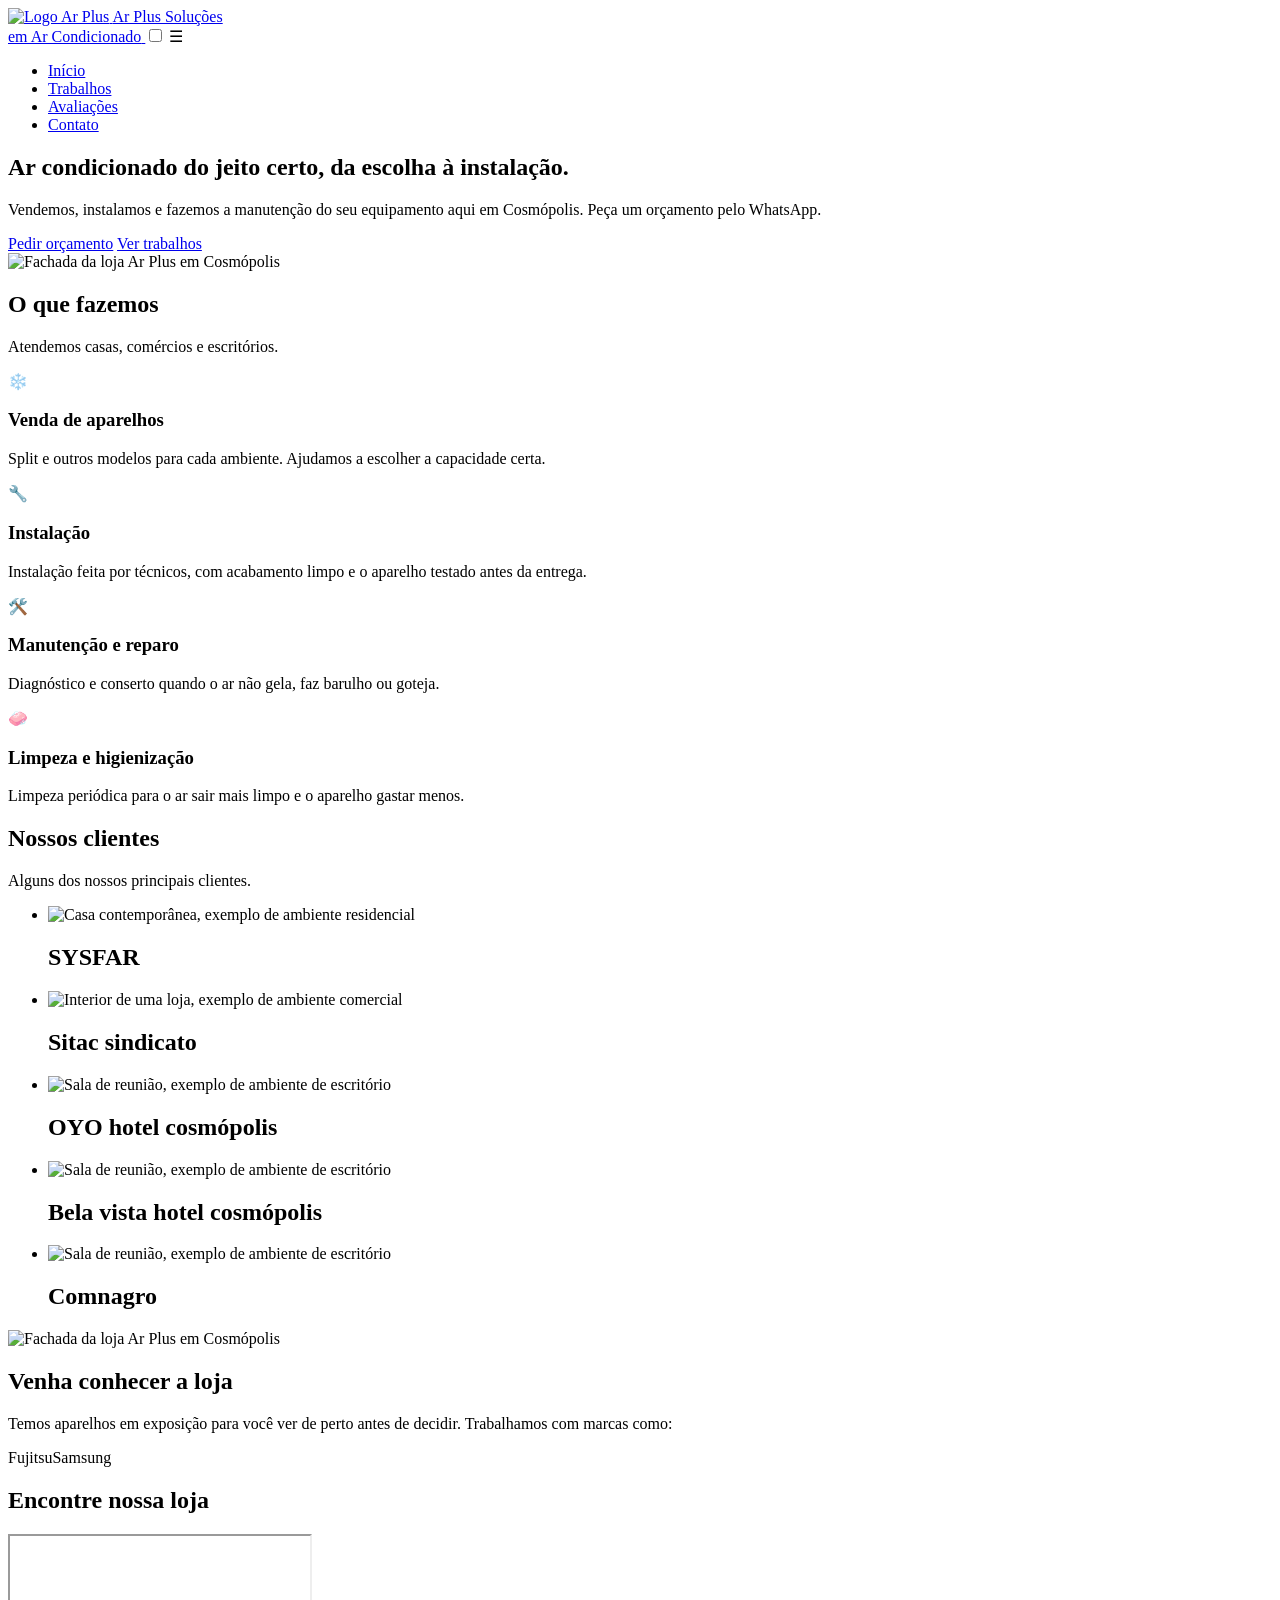
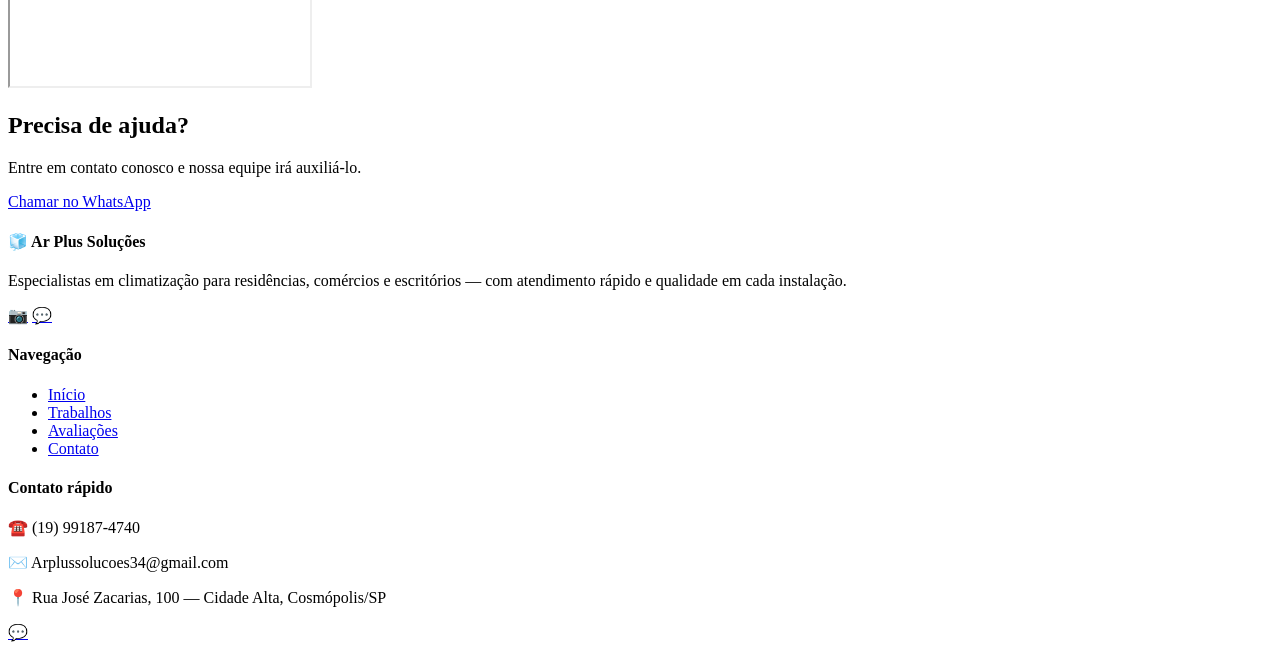
==== index.html @ 1bc3cdad "atualização 2.7" ====
<!DOCTYPE html>
<html lang="pt-BR">
<head>
<meta charset="UTF-8">
<meta name="viewport" content="width=device-width, initial-scale=1">
<title>Início | Ar Plus Soluções em Ar Condicionado</title>
<meta name="description" content="Venda, instalação e manutenção de ar condicionado em Cosmópolis/SP. Fujitsu, Samsung e outras marcas.">
<link rel="icon" type="image/x-icon" href="img/emoji_arplus_128.png">
<link rel="preconnect" href="https://fonts.googleapis.com">
<link rel="preconnect" href="https://fonts.gstatic.com" crossorigin>
<link href="https://fonts.googleapis.com/css2?family=Plus+Jakarta+Sans:wght@400;600;700;800&display=swap" rel="stylesheet">
<link rel="stylesheet" href="style/ar_plus.css">
</head>
<body>
<header class="topo">
  <div class="wrap">
    <a class="marca" href="index.html" aria-label="Ar Plus Soluções em Ar Condicionado - início">
      <img src="img/logo-simbolo.png" alt="Logo Ar Plus" width="56" height="52">
      <span>Ar Plus Soluções<br>em Ar Condicionado</span>
    </a>
    <input type="checkbox" id="abre" aria-label="Abrir menu">
    <label class="burger" for="abre" aria-hidden="true">☰</label>
    <ul class="menu">
      <li><a href="index.html" aria-current="page">Início</a></li>
      <li><a href="Trabalhos.html">Trabalhos</a></li>
      <li><a href="Avaliacoes.html">Avaliações</a></li>
      <li><a href="Contato.html">Contato</a></li>
    </ul>
  </div>
</header>
<main>

<section class="hero">
  <div class="wrap">
    <div>
      <h1>Ar condicionado do jeito certo, da escolha à instalação.</h1>
      <p>Vendemos, instalamos e fazemos a manutenção do seu equipamento aqui em Cosmópolis. Peça um orçamento pelo WhatsApp.</p>
      <div class="acoes">
        <a class="btn btn-zap" href="https://wa.me/5519991874740?text=Ol%C3%A1!%20Vim%20pelo%20site%20e%20gostaria%20de%20um%20or%C3%A7amento." target="_blank" rel="noopener">Pedir orçamento</a>
        <a class="btn btn-borda" href="Trabalhos.html">Ver trabalhos</a>
      </div>
    </div>
    <img class="hero-visual" src="img/fachada-loja.png" alt="Fachada da loja Ar Plus em Cosmópolis">
  </div>
</section>

<section class="secao">
  <div class="wrap">
    <h2>O que fazemos</h2>
    <p class="intro">Atendemos casas, comércios e escritórios.</p>
    <div class="grade">
      <article class="card"><div class="ico">❄️</div><h3>Venda de aparelhos</h3><p>Split e outros modelos para cada ambiente. Ajudamos a escolher a capacidade certa.</p></article>
      <article class="card"><div class="ico">🔧</div><h3>Instalação</h3><p>Instalação feita por técnicos, com acabamento limpo e o aparelho testado antes da entrega.</p></article>
      <article class="card"><div class="ico">🛠️</div><h3>Manutenção e reparo</h3><p>Diagnóstico e conserto quando o ar não gela, faz barulho ou goteja.</p></article>
      <article class="card"><div class="ico">🧼</div><h3>Limpeza e higienização</h3><p>Limpeza periódica para o ar sair mais limpo e o aparelho gastar menos.</p></article>
    </div>
  </div>
</section>

<section class="secao">
  <div class="wrap">
    <h2>Nossos clientes</h2>
    <p class="intro">Alguns dos nossos principais clientes.</p>
    <ul class="clientes-lista">
      <li>
        <img class="cliente-foto" src="img/SYSFAR.webp" alt="Casa contemporânea, exemplo de ambiente residencial">
        <div>
          <h2>SYSFAR</h2>
        </div>
      </li>
      <li>
        <img class="cliente-foto" src="img/88.jpg" alt="Interior de uma loja, exemplo de ambiente comercial">
        <div>
          <h2>Sitac sindicato</h2>
        </div>
      </li>
      <li>
        <img class="cliente-foto" src="img/OYO-hotel-cosmópolis.jpg" alt="Sala de reunião, exemplo de ambiente de escritório">
        <div>
          <h2>OYO hotel cosmópolis</h2>
          
        </div>
      </li>
      <li>
        <img class="cliente-foto" src="img/Bela-vista-hotel-cosmópolis.jpg" alt="Sala de reunião, exemplo de ambiente de escritório">
        <div>
          <h2>Bela vista hotel cosmópolis</h2>
        </div>
      </li>
      <li>
        <img class="cliente-foto" src="img/Comnagro.png" alt="Sala de reunião, exemplo de ambiente de escritório">
        <div>
          <h2>Comnagro</h2>
        </div>
      </li>
    </ul>
  </div>
</section>


<section class="secao gelo">
  <div class="wrap dois">
    <img class="loja-visual" src="img/fachada-loja.png" alt="Fachada da loja Ar Plus em Cosmópolis">
    <div>
      <h2>Venha conhecer a loja</h2>
      <p>Temos aparelhos em exposição para você ver de perto antes de decidir. Trabalhamos com marcas como:</p>
      <div class="marcas"><span>Fujitsu</span><span>Samsung</span></div>
    </div>
  </div>
</section>

<section class="secao">
  <div class="wrap">
    <h2>Encontre nossa loja</h2>
    <div class="mapa">
      <iframe title="Mapa da loja" loading="lazy" src="https://www.google.com/maps?q=Rua+Jos%C3%A9+Zacarias,+100,+Cosm%C3%B3polis+SP&output=embed"></iframe>
    </div>
  </div>
</section>

<section class="faixa">
  <div class="wrap">
    <h2>Precisa de ajuda?</h2>
    <p>Entre em contato conosco e nossa equipe irá auxiliá-lo.</p>
    <div class="acoes"><a class="btn btn-zap" href="https://wa.me/5519991874740?text=Ol%C3%A1!%20Vim%20pelo%20site%20e%20gostaria%20de%20um%20or%C3%A7amento." target="_blank" rel="noopener">Chamar no WhatsApp</a></div>
  </div>
</section>

</main>
<footer class="rodape">
  <div class="rodape-conteudo">
    <div>
      <h4>🧊 Ar Plus Soluções</h4>
      <p>Especialistas em climatização para residências, comércios e escritórios — com atendimento rápido e qualidade em cada instalação.</p>
      <div class="redes-sociais">
        <a href="https://www.instagram.com/arplussolucoesarcondicionado" target="_blank" rel="noopener" aria-label="Instagram">📷</a>
        <a href="https://wa.me/5519991874740" target="_blank" rel="noopener" aria-label="WhatsApp">💬</a>
      </div>
    </div>
    <div>
      <h4>Navegação</h4>
      <ul>
        <li><a href="index.html" aria-current="page">Início</a></li>
        <li><a href="Trabalhos.html">Trabalhos</a></li>
        <li><a href="Avaliacoes.html">Avaliações</a></li>
        <li><a href="Contato.html">Contato</a></li>
      </ul>
    </div>
    <div>
      <h4>Contato rápido</h4>
      <p>☎️ (19) 99187-4740</p>
      <p>✉️ Arplussolucoes34@gmail.com</p>
      <p>📍 Rua José Zacarias, 100 — Cidade Alta, Cosmópolis/SP</p>
    </div>
  </div>
</footer>
<a class="zap-fixo" href="https://wa.me/5519991874740?text=Ol%C3%A1!%20Vim%20pelo%20site%20e%20gostaria%20de%20um%20or%C3%A7amento." target="_blank" rel="noopener" aria-label="Falar no WhatsApp">💬</a>
</body>
</html>
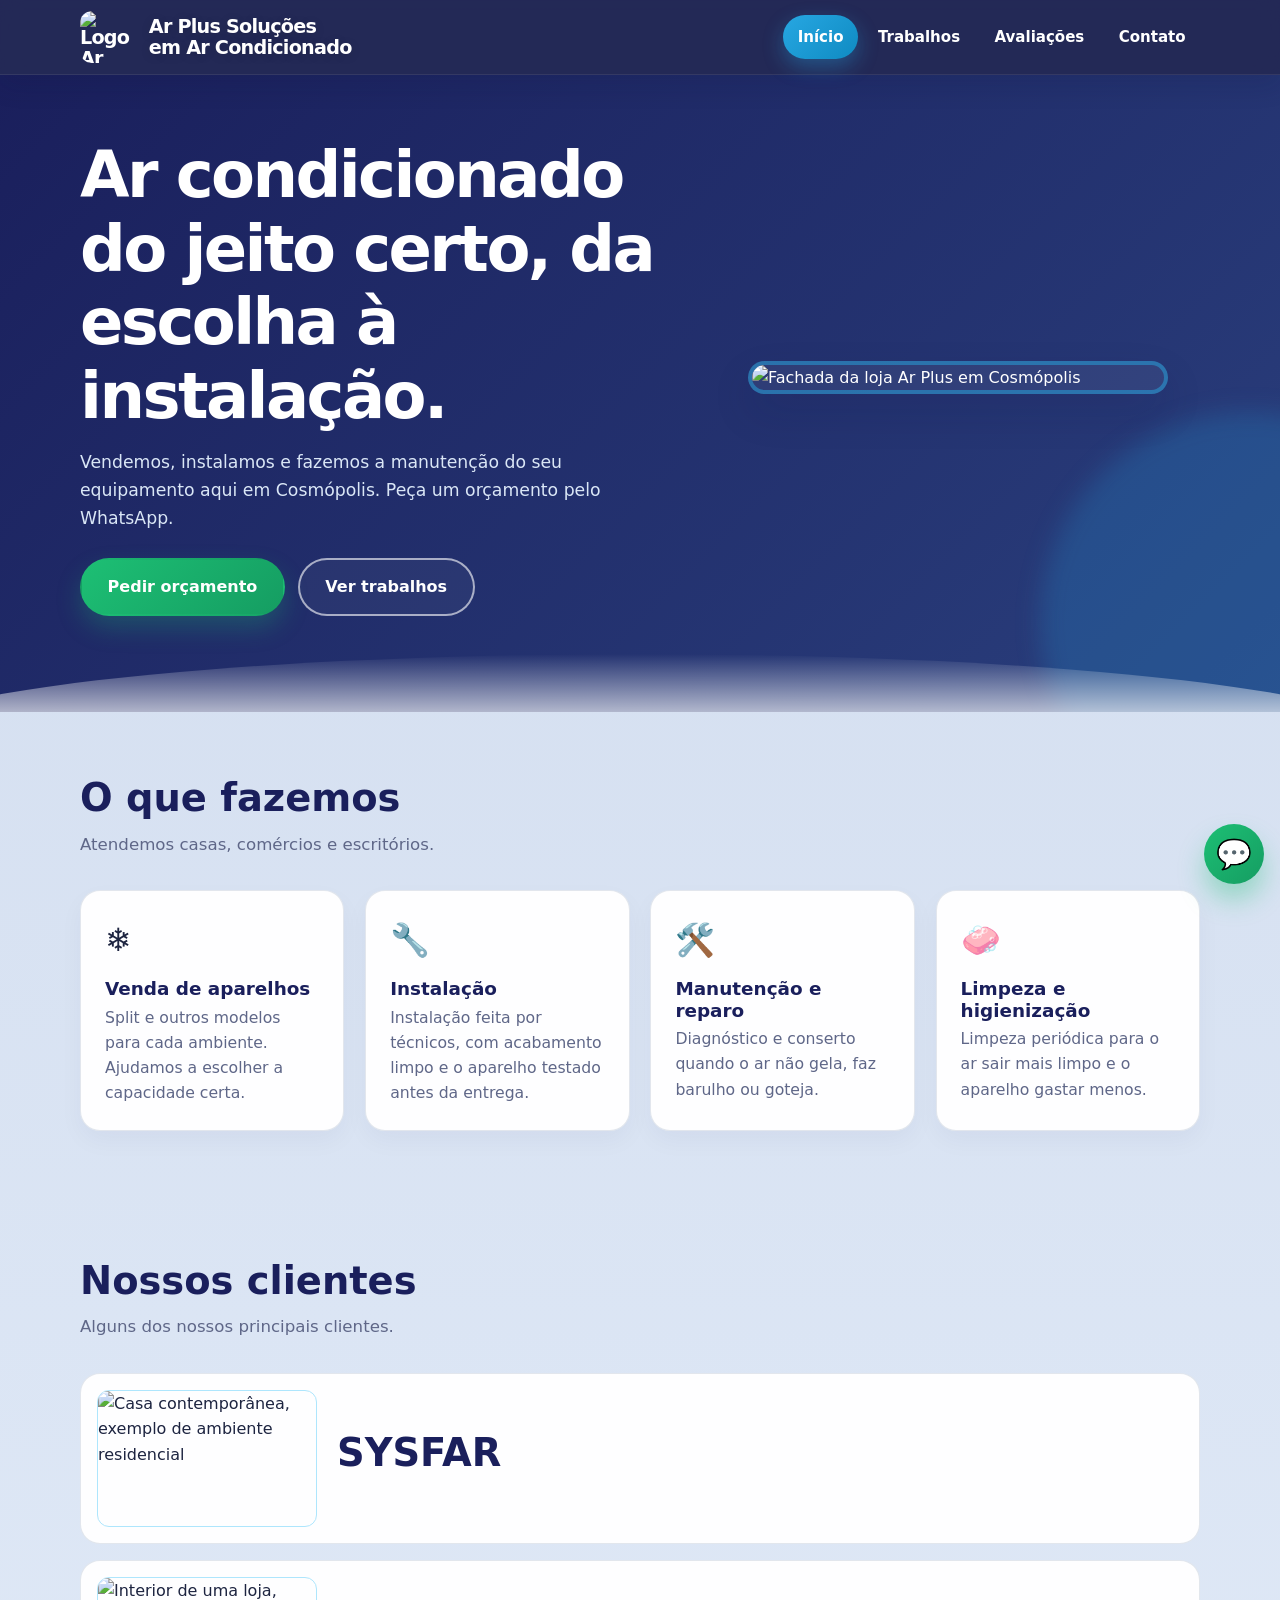
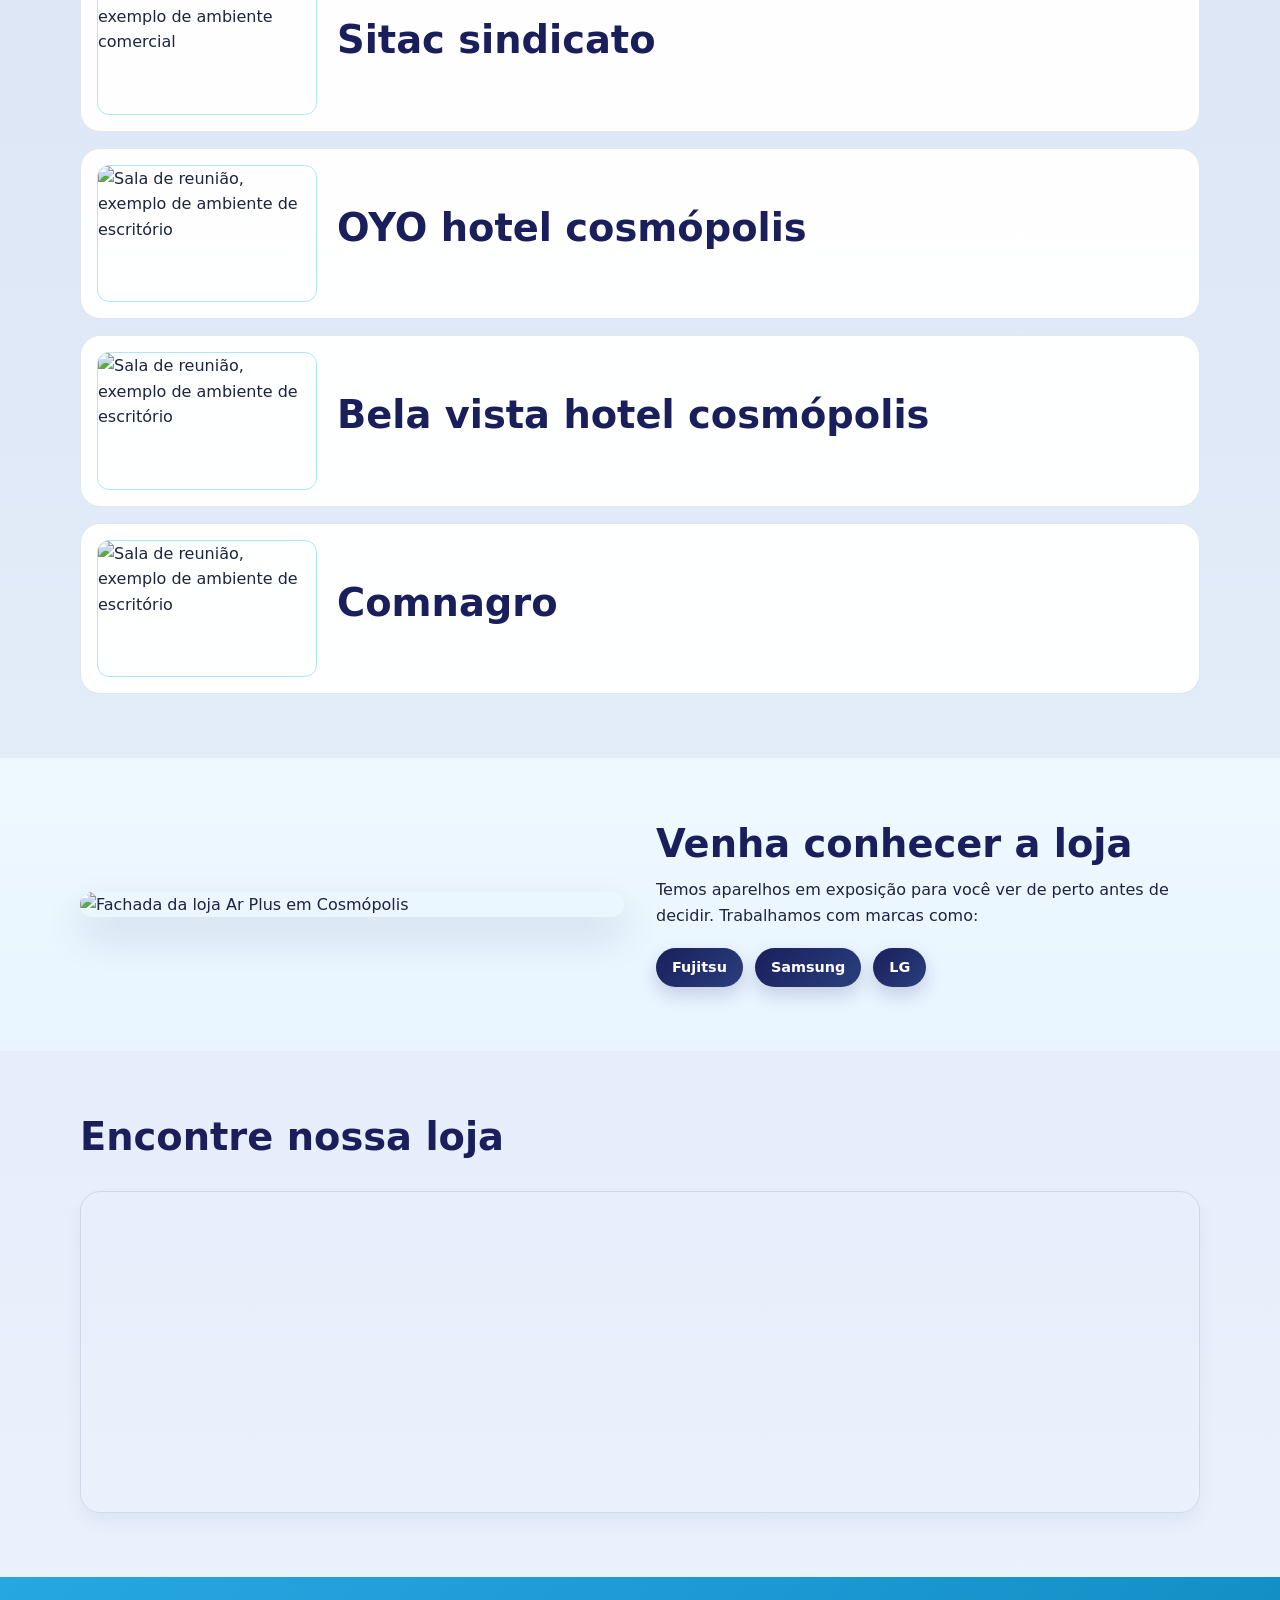
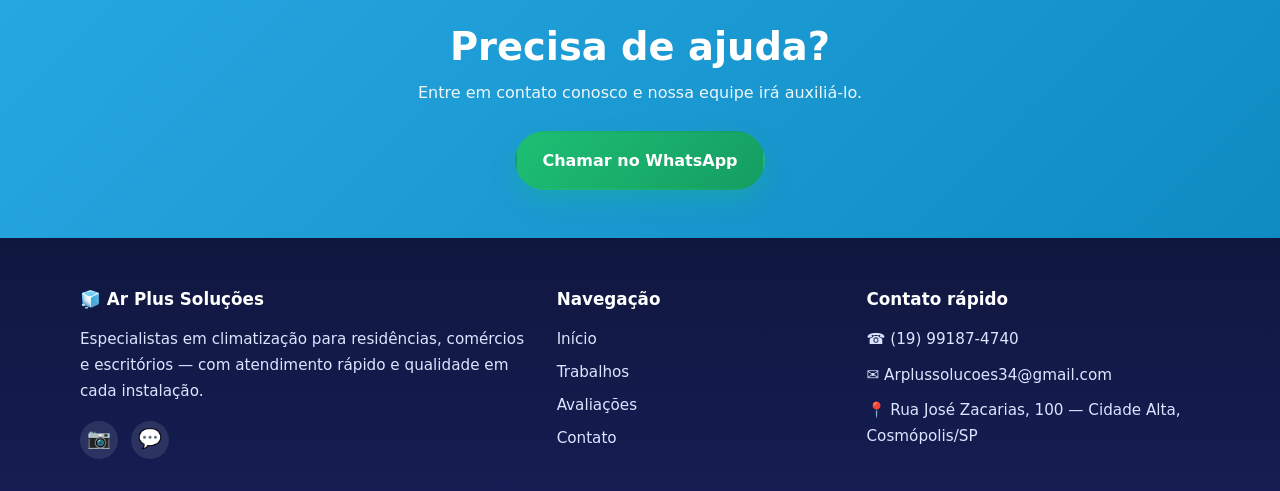
==== commit 23dcf736: "atualização 3.3" ====
--- a/index.html
+++ b/index.html
@@ -104,7 +104,7 @@
     <div>
       <h2>Venha conhecer a loja</h2>
       <p>Temos aparelhos em exposição para você ver de perto antes de decidir. Trabalhamos com marcas como:</p>
-      <div class="marcas"><span>Fujitsu</span><span>Samsung</span></div>
+      <div class="marcas"><span>Fujitsu</span><span>Samsung</span><span>LG</span></div>
     </div>
   </div>
 </section>
@@ -156,4 +156,4 @@
 </footer>
 <a class="zap-fixo" href="https://wa.me/5519991874740?text=Ol%C3%A1!%20Vim%20pelo%20site%20e%20gostaria%20de%20um%20or%C3%A7amento." target="_blank" rel="noopener" aria-label="Falar no WhatsApp">💬</a>
 </body>
-</html>+</html>
--- a/style/ar_plus.css
+++ b/style/ar_plus.css
@@ -0,0 +1,958 @@
+:root {
+  --navy: #1a1f5c;
+  --navy-strong: #111746;
+  --navy-soft: #2a3f7d;
+  --azul: #27a7e2;
+  --azul-escuro: #0f8bc2;
+  --gelo: #edf8ff;
+  --branco: #ffffff;
+  --texto: #1d2440;
+  --cinza: #5f6788;
+  --verde: #1dbf74;
+  --verde-escuro: #159d62;
+  --luz: #dff5ff;
+  --borda: rgba(24, 56, 111, 0.12);
+  --sombra: 0 18px 40px rgba(17, 23, 70, 0.14);
+  --raio: 20px;
+}
+
+* {
+  box-sizing: border-box;
+  margin: 0;
+  padding: 0;
+}
+
+html {
+  scroll-behavior: smooth;
+}
+
+body {
+  font-family: 'Plus Jakarta Sans', system-ui, -apple-system, BlinkMacSystemFont, 'Segoe UI', sans-serif;
+  color: var(--texto);
+  background: linear-gradient(180deg, #d1dcee 0%, #edf5ff 100%);
+  line-height: 1.6;
+  -webkit-text-size-adjust: 100%;
+}
+
+img,
+svg {
+  display: block;
+  max-width: 100%;
+  height: auto;
+}
+
+a {
+  color: inherit;
+}
+
+:focus-visible {
+  outline: 3px solid rgba(39, 167, 226, 0.7);
+  outline-offset: 3px;
+}
+
+.wrap {
+  width: min(1120px, calc(100% - 2rem));
+  margin-inline: auto;
+}
+
+h1,
+h2,
+h3 {
+  line-height: 1.15;
+  color: var(--navy);
+}
+
+h1 {
+  font-size: clamp(2.2rem, 5vw, 4.1rem);
+  font-weight: 800;
+  letter-spacing: -0.04em;
+}
+
+h2 {
+  font-size: clamp(1.7rem, 3vw, 2.5rem);
+  font-weight: 800;
+  margin-bottom: 0.7rem;
+}
+
+h3 {
+  font-size: 1.15rem;
+  margin-bottom: 0.35rem;
+}
+
+p {
+  max-width: 65ch;
+}
+
+main {
+  overflow: hidden;
+}
+
+.topo {
+  position: sticky;
+  top: 0;
+  z-index: 30;
+  background: rgba(20, 25, 73, 0.92);
+  backdrop-filter: blur(10px);
+  border-bottom: 1px solid rgba(255, 255, 255, 0.08);
+  box-shadow: 0 10px 24px rgba(16, 23, 63, 0.14);
+  color: var(--branco);
+}
+
+.topo .wrap {
+  display: flex;
+  align-items: center;
+  justify-content: space-between;
+  min-height: 74px;
+  gap: 1rem;
+}
+
+.marca {
+  display: flex;
+  align-items: center;
+  gap: 0.8rem;
+  text-decoration: none;
+  font-weight: 800;
+  font-size: clamp(0.9rem, 1vw + 0.4rem, 1.25rem);
+  line-height: 1.1;
+  letter-spacing: -0.04em;
+  color: #fff;
+}
+
+.marca svg {
+  width: auto;
+  height: 54px;
+  max-width: 180px;
+  border-radius: 18px;
+  background: rgba(255, 255, 255, 0.04);
+  box-shadow: inset 0 0 0 1px rgba(255, 255, 255, 0.06);
+}
+
+.marca span {
+  display: inline-block;
+  font-weight: 800;
+  letter-spacing: -0.04em;
+  text-shadow: 0 2px 10px rgba(0, 0, 0, 0.18);
+}
+
+.menu {
+  display: flex;
+  align-items: center;
+  gap: 0.35rem;
+  list-style: none;
+}
+
+.menu a {
+  display: block;
+  padding: 0.6rem 0.9rem;
+  border-radius: 999px;
+  text-decoration: none;
+  font-weight: 700;
+  font-size: 0.94rem;
+  transition: background 0.2s ease, transform 0.2s ease;
+}
+
+.menu a:hover {
+  background: rgba(255, 255, 255, 0.1);
+  transform: translateY(-1px);
+}
+
+.menu a[aria-current='page'] {
+  background: linear-gradient(135deg, var(--azul), var(--azul-escuro));
+  color: #fff;
+  box-shadow: 0 8px 20px rgba(39, 167, 226, 0.35);
+}
+
+#abre {
+  display: none;
+}
+
+.burger {
+  display: none;
+  cursor: pointer;
+  padding: 0.5rem;
+  font-size: 1.9rem;
+  line-height: 1;
+}
+
+.btn {
+  display: inline-flex;
+  align-items: center;
+  justify-content: center;
+  gap: 0.5rem;
+  padding: 0.9rem 1.6rem;
+  border-radius: 999px;
+  font-weight: 800;
+  text-decoration: none;
+  border: 2px solid transparent;
+  cursor: pointer;
+  transition: transform 0.2s ease, box-shadow 0.2s ease, filter 0.2s ease;
+}
+
+.btn:hover {
+  transform: translateY(-2px);
+  filter: brightness(1.02);
+}
+
+.btn-zap {
+  background: linear-gradient(135deg, var(--verde), var(--verde-escuro));
+  color: #fff;
+  box-shadow: 0 12px 24px rgba(29, 191, 116, 0.25);
+}
+
+.btn-azul {
+  background: linear-gradient(135deg, var(--azul), var(--azul-escuro));
+  color: #fff;
+  box-shadow: 0 12px 24px rgba(39, 167, 226, 0.25);
+}
+
+.btn-borda {
+  border-color: rgba(255, 255, 255, 0.6);
+  color: #fff;
+  background: rgba(255, 255, 255, 0.04);
+}
+
+.acoes {
+  display: flex;
+  flex-wrap: wrap;
+  gap: 0.8rem;
+  margin-top: 1.6rem;
+}
+
+.hero {
+  position: relative;
+  background: linear-gradient(135deg, var(--navy) 0%, var(--navy-soft) 100%);
+  color: #fff;
+  overflow: hidden;
+}
+
+.hero::before {
+  content: '';
+  position: absolute;
+  inset: auto -180px -120px auto;
+  width: 420px;
+  height: 420px;
+  background: rgba(39, 167, 226, 0.2);
+  border-radius: 50%;
+  filter: blur(12px);
+}
+
+.hero::after {
+  content: '';
+  position: absolute;
+  left: -10%;
+  right: -10%;
+  bottom: -32px;
+  height: 90px;
+  background: linear-gradient(180deg, rgba(255, 255, 255, 0) 0%, var(--branco) 100%);
+  border-radius: 50% 50% 0 0 / 100% 100% 0 0;
+}
+
+.hero .wrap {
+  position: relative;
+  z-index: 1;
+  display: grid;
+  grid-template-columns: 1.1fr 0.9fr;
+  gap: 2.75rem;
+  align-items: center;
+  padding-block: 4rem 6rem;
+}
+
+.hero h1 {
+  color: #fff;
+}
+
+.hero p {
+  margin-top: 1rem;
+  font-size: 1.08rem;
+  color: rgba(230, 242, 255, 0.94);
+}
+
+.hero-visual,
+.hero svg {
+  width: 100%;
+  max-width: 520px;
+  height: auto;
+  max-height: 460px;
+  justify-self: end;
+  object-fit: contain;
+  object-position: center;
+  border-radius: var(--raio);
+  border: 4px solid rgba(39, 167, 226, 0.5);
+  box-shadow: var(--sombra);
+  background: rgba(255, 255, 255, 0.06);
+}
+
+.hero-visual {
+  width: min(100%, 420px);
+  justify-self: center;
+}
+
+.secao {
+  padding-block: 4rem;
+}
+
+.secao.gelo {
+  background: linear-gradient(180deg, #eef9ff 0%, #e8f4ff 100%);
+}
+
+.intro {
+  margin-bottom: 2rem;
+  color: var(--cinza);
+  font-size: 1.04rem;
+}
+
+.grade {
+  display: grid;
+  grid-template-columns: repeat(auto-fit, minmax(240px, 1fr));
+  gap: 1.3rem;
+}
+
+#listaAvaliacoes {
+  grid-template-columns: repeat(2, minmax(0, 1fr));
+}
+
+#listaAvaliacoes > p {
+  grid-column: 1 / -1;
+}
+
+.card {
+  background: rgba(255, 255, 255, 0.96);
+  border: 1px solid var(--borda);
+  border-radius: var(--raio);
+  padding: 1.5rem;
+  box-shadow: 0 10px 24px rgba(17, 23, 70, 0.04);
+  transition: transform 0.2s ease, box-shadow 0.2s ease;
+}
+
+.card:hover {
+  transform: translateY(-4px);
+  box-shadow: var(--sombra);
+}
+
+.card .ico {
+  font-size: 2rem;
+  margin-bottom: 0.75rem;
+}
+
+.card p {
+  color: var(--cinza);
+  font-size: 0.98rem;
+}
+
+.clientes-lista {
+  display: grid;
+  gap: 1rem;
+  list-style: none;
+}
+
+.clientes-lista li {
+  display: grid;
+  grid-template-columns: minmax(160px, 220px) 1fr;
+  align-items: center;
+  gap: 1.25rem;
+  padding: 1rem;
+  border: 1px solid var(--borda);
+  border-radius: var(--raio);
+  background: rgba(255, 255, 255, 0.96);
+}
+
+.cliente-foto {
+  width: 100%;
+  aspect-ratio: 16 / 10;
+  border-radius: 12px;
+  object-fit: cover;
+  border: solid 1.05px rgba(39, 167, 226, 0.25);
+  border-color: #aee6fd;
+}
+
+.marcas {
+  display: flex;
+  flex-wrap: wrap;
+  gap: 0.75rem;
+  margin-top: 1.2rem;
+}
+
+.marcas span {
+  background: linear-gradient(135deg, var(--navy), var(--navy-soft));
+  color: #fff;
+  padding: 0.5rem 1rem;
+  border-radius: 999px;
+  font-weight: 700;
+  font-size: 0.9rem;
+  box-shadow: 0 8px 18px rgba(26, 31, 92, 0.18);
+}
+
+.dois {
+  display: grid;
+  grid-template-columns: 1fr 1fr;
+  gap: 2rem;
+  align-items: center;
+}
+
+.dois svg,
+.dois img {
+  border-radius: var(--raio);
+  box-shadow: var(--sombra);
+  width: 100%;
+}
+
+.faixa {
+  background: linear-gradient(135deg, var(--azul), var(--azul-escuro));
+  color: #fff;
+  text-align: center;
+  padding: 3rem 1rem;
+}
+
+.faixa h2 {
+  color: #fff;
+}
+
+.faixa p {
+  margin: 0 auto;
+  color: rgba(255, 255, 255, 0.92);
+}
+
+.faixa .acoes {
+  justify-content: center;
+}
+
+.titulo-pg {
+  background: linear-gradient(135deg, var(--navy), var(--navy-strong));
+  color: #fff;
+  padding-block: 2.8rem 3.3rem;
+}
+
+.titulo-pg h1 {
+  color: #fff;
+  font-size: clamp(1.9rem, 4vw, 3rem);
+}
+
+.titulo-pg p {
+  color: rgba(232, 241, 255, 0.92);
+  margin-top: 0.75rem;
+}
+
+.galeria {
+  display: grid;
+  grid-template-columns: repeat(auto-fill, minmax(250px, 1fr));
+  gap: 1rem;
+}
+
+.galeria figure {
+  border-radius: var(--raio);
+  overflow: hidden;
+  background: var(--gelo);
+  border: 1px solid var(--borda);
+  box-shadow: 0 10px 20px rgba(17, 23, 70, 0.04);
+}
+
+.galeria img {
+  width: 100%;
+  aspect-ratio: 4 / 3;
+  object-fit: cover;
+}
+
+.galeria figcaption {
+  padding: 0.8rem 1rem;
+  font-weight: 700;
+  font-size: 0.9rem;
+  color: var(--navy);
+}
+
+.vazio {
+  display: grid;
+  place-items: center;
+  aspect-ratio: 4 / 3;
+  color: var(--cinza);
+  font-size: 0.9rem;
+  text-align: center;
+  padding: 1rem;
+  border: 2px dashed rgba(39, 167, 226, 0.65);
+  border-radius: var(--raio);
+  background: rgba(39, 167, 226, 0.04);
+}
+
+.galeria-instagram {
+  display: grid;
+  grid-template-columns: repeat(3, 1fr);
+  gap: 12px;
+  margin-top: 30px;
+}
+
+.post {
+  position: relative;
+  width: 100%;
+  aspect-ratio: 1 / 1;
+  overflow: hidden;
+  background: #ddd;
+  cursor: pointer;
+}
+
+.post-vazio {
+  display: grid;
+  place-items: center;
+  padding: 1rem;
+  border: 1px dashed rgba(39, 167, 226, 0.65);
+  background: linear-gradient(145deg, #f7fcff, #e8f4ff);
+  color: var(--cinza);
+  text-align: center;
+  cursor: default;
+}
+
+.post img,
+.post video {
+  display: block;
+  width: 100%;
+  height: 100%;
+  object-fit: cover;
+  transition: transform 0.3s ease;
+}
+
+.post:hover img,
+.post:hover video {
+  transform: scale(1.05);
+}
+
+.icone-video {
+  position: absolute;
+  top: 12px;
+  right: 12px;
+  display: flex;
+  align-items: center;
+  justify-content: center;
+  width: 35px;
+  height: 35px;
+  border-radius: 50%;
+  background: rgba(0, 0, 0, 0.65);
+  color: #fff;
+  font-size: 16px;
+  z-index: 2;
+}
+
+.legenda {
+  position: absolute;
+  right: 0;
+  bottom: 0;
+  left: 0;
+  padding: 30px 15px 15px;
+  background: linear-gradient(transparent, rgba(0, 0, 0, 0.8));
+  color: #fff;
+  opacity: 0;
+  transition: opacity 0.3s ease;
+}
+
+.post:hover .legenda {
+  opacity: 1;
+}
+
+.modal {
+  position: fixed;
+  inset: 0;
+  z-index: 9999;
+  display: none;
+  align-items: center;
+  justify-content: center;
+  padding: 20px;
+  background: rgba(0, 0, 0, 0.9);
+}
+
+.modal.ativo {
+  display: flex;
+}
+
+.modal-conteudo {
+  display: flex;
+  align-items: center;
+  justify-content: center;
+  width: 100%;
+  max-width: 900px;
+  max-height: 90vh;
+}
+
+.modal-conteudo img,
+.modal-conteudo video {
+  max-width: 100%;
+  max-height: 85vh;
+  object-fit: contain;
+}
+
+.fechar {
+  position: absolute;
+  top: 20px;
+  right: 30px;
+  color: #fff;
+  font-size: 40px;
+  font-weight: 700;
+  cursor: pointer;
+}
+
+@media (max-width: 700px) {
+  .galeria-instagram {
+    grid-template-columns: repeat(2, 1fr);
+    gap: 6px;
+  }
+}
+
+.nota {
+  display: flex;
+  align-items: center;
+  gap: 0.6rem;
+  color: #f5b400;
+  font-size: 22px;
+  letter-spacing: 2px;
+  margin-bottom: 0.7rem;
+}
+
+.form-avaliacao {
+  max-width: 700px;
+  margin: 50px auto 20px;
+  padding: 30px;
+  background: #fff;
+  border-radius: 15px;
+  box-shadow: 0 5px 20px rgba(0, 0, 0, 0.08);
+}
+
+.form-avaliacao h2 {
+  margin-bottom: 10px;
+  color: #111;
+}
+
+.form-avaliacao p {
+  margin-bottom: 25px;
+  color: #666;
+}
+
+.form-avaliacao label {
+  display: block;
+  margin-top: 15px;
+  margin-bottom: 7px;
+  font-weight: 700;
+}
+
+.form-avaliacao input,
+.form-avaliacao select,
+.form-avaliacao textarea {
+  width: 100%;
+  padding: 13px;
+  border: 1px solid #ddd;
+  border-radius: 8px;
+  font-family: inherit;
+  font-size: 15px;
+}
+
+.form-avaliacao textarea {
+  resize: vertical;
+}
+
+.form-avaliacao button {
+  width: 100%;
+  margin-top: 20px;
+  padding: 14px;
+  border: none;
+  border-radius: 8px;
+  background: #0b74de;
+  color: #fff;
+  font-size: 16px;
+  font-weight: 700;
+  cursor: pointer;
+}
+
+.form-avaliacao button:hover {
+  background: #095db2;
+}
+
+#mensagem {
+  display: none;
+  margin-top: 15px;
+  padding: 12px;
+  border-radius: 8px;
+  background: #dff6e5;
+  color: #176b2c;
+  text-align: center;
+  font-weight: 600;
+}
+
+.excluir {
+  margin-top: 10px;
+  padding: 6px 10px;
+  border: none;
+  border-radius: 5px;
+  background: #e53935;
+  color: #fff;
+  cursor: pointer;
+}
+
+.endereco-loja {
+  margin-top: 1rem;
+}
+
+.aval p {
+  font-style: italic;
+  color: var(--texto);
+}
+
+.aval footer {
+  margin-top: 0.9rem;
+  font-weight: 800;
+  color: var(--navy);
+  font-size: 0.92rem;
+}
+
+.contato {
+  display: grid;
+  grid-template-columns: 1fr 1fr;
+  gap: 2rem;
+}
+
+.lista {
+  list-style: none;
+  display: grid;
+  gap: 1rem;
+}
+
+.lista li {
+  display: flex;
+  gap: 0.8rem;
+  align-items: flex-start;
+  padding: 0.9rem 1rem;
+  border-radius: 16px;
+  background: rgba(255, 255, 255, 0.8);
+  border: 1px solid var(--borda);
+}
+
+.lista .ico {
+  font-size: 1.5rem;
+}
+
+.lista small {
+  display: block;
+  color: var(--cinza);
+}
+
+form {
+  display: grid;
+  gap: 1rem;
+}
+
+label {
+  font-weight: 700;
+  font-size: 0.92rem;
+  display: grid;
+  gap: 0.35rem;
+}
+
+input,
+textarea,
+select {
+  font: inherit;
+  padding: 0.8rem 0.95rem;
+  border: 2px solid #c8dff0;
+  border-radius: 12px;
+  width: 100%;
+  background: #fff;
+  color: var(--texto);
+  transition: border-color 0.2s ease, box-shadow 0.2s ease;
+}
+
+input:focus,
+textarea:focus,
+select:focus {
+  border-color: var(--azul);
+  box-shadow: 0 0 0 4px rgba(39, 167, 226, 0.12);
+  outline: none;
+}
+
+textarea {
+  min-height: 120px;
+  resize: vertical;
+}
+
+.mapa {
+  margin-top: 2rem;
+  border-radius: var(--raio);
+  overflow: hidden;
+  border: 1px solid var(--borda);
+  box-shadow: 0 10px 18px rgba(17, 23, 70, 0.05);
+}
+
+.mapa iframe {
+  width: 100%;
+  height: 320px;
+  border: 0;
+  display: block;
+}
+
+.rodape {
+  background: linear-gradient(180deg, #10173f 0%, #151d52 100%);
+  color: #dbe5ff;
+  padding: 3rem 0 2rem;
+  font-size: 0.95rem;
+}
+
+.rodape-conteudo {
+  width: min(1120px, calc(100% - 2rem));
+  margin: 0 auto;
+  display: grid;
+  grid-template-columns: 1.6fr 1fr 1.2fr;
+  gap: 2rem;
+  align-items: start;
+}
+
+.rodape-conteudo > div {
+  min-width: 0;
+}
+
+.rodape h4 {
+  color: #fff;
+  font-size: 1.05rem;
+  margin-bottom: 0.9rem;
+  font-weight: 800;
+}
+
+.rodape p,
+.rodape li,
+.rodape a {
+  color: #dbe5ff;
+  text-decoration: none;
+}
+
+.rodape p {
+  margin-bottom: 0.6rem;
+  line-height: 1.7;
+  overflow-wrap: anywhere;
+}
+
+.rodape ul {
+  list-style: none;
+  padding: 0;
+  margin: 0;
+  display: grid;
+  gap: 0.55rem;
+}
+
+.rodape a:hover {
+  color: #fff;
+}
+
+.redes-sociais {
+  display: flex;
+  gap: 0.8rem;
+  margin-top: 1rem;
+}
+
+.redes-sociais a {
+  display: inline-flex;
+  align-items: center;
+  justify-content: center;
+  width: 38px;
+  height: 38px;
+  border-radius: 50%;
+  background: rgba(255, 255, 255, 0.1);
+  font-size: 1.2rem;
+  transition: transform 0.2s ease, background 0.2s ease;
+}
+
+.redes-sociais a:hover {
+  transform: translateY(-2px);
+  background: rgba(39, 167, 226, 0.25);
+}
+
+.zap-fixo {
+  position: fixed;
+  right: 1rem;
+  bottom: 1rem;
+  z-index: 40;
+  width: 60px;
+  height: 60px;
+  border-radius: 50%;
+  background: linear-gradient(135deg, var(--verde), var(--verde-escuro));
+  display: grid;
+  place-items: center;
+  font-size: 1.8rem;
+  text-decoration: none;
+  box-shadow: 0 16px 26px rgba(29, 191, 116, 0.35);
+}
+
+.marca img {
+  width: 56px;
+  height: auto;
+  border-radius: 12px;
+  flex-shrink: 0;
+}
+
+@media (max-width: 420px) {
+  .marca img {
+    width: 46px;
+  }
+}
+
+@media (max-width: 820px) {
+  .burger {
+    display: block;
+  }
+
+  .menu {
+    display: none;
+    position: absolute;
+    top: 72px;
+    left: 0;
+    right: 0;
+    background: rgba(17, 23, 70, 0.98);
+    flex-direction: column;
+    padding: 0.9rem 1rem 1.2rem;
+    border-bottom: 1px solid rgba(255, 255, 255, 0.06);
+  }
+
+  #abre:checked ~ .menu {
+    display: flex;
+  }
+
+  .hero .wrap,
+  .dois,
+  .contato {
+    grid-template-columns: 1fr;
+  }
+
+  .rodape-conteudo {
+    grid-template-columns: 1fr;
+    gap: 1.5rem;
+  }
+
+  .rodape {
+    padding-bottom: 6rem;
+  }
+
+  .clientes-lista li {
+    grid-template-columns: 1fr;
+  }
+
+  #listaAvaliacoes {
+    grid-template-columns: 1fr;
+  }
+
+  .hero .wrap {
+    padding-block: 3rem 5rem;
+  }
+
+  .secao {
+    padding-block: 2.8rem;
+  }
+}
+
+@media (max-width: 420px) {
+  .btn {
+    width: 100%;
+    justify-content: center;
+  }
+
+  .marca span {
+    font-size: 0.82rem;
+  }
+}
+
+@media (prefers-reduced-motion: reduce) {
+  * {
+    transition: none !important;
+    scroll-behavior: auto !important;
+  }
+}
